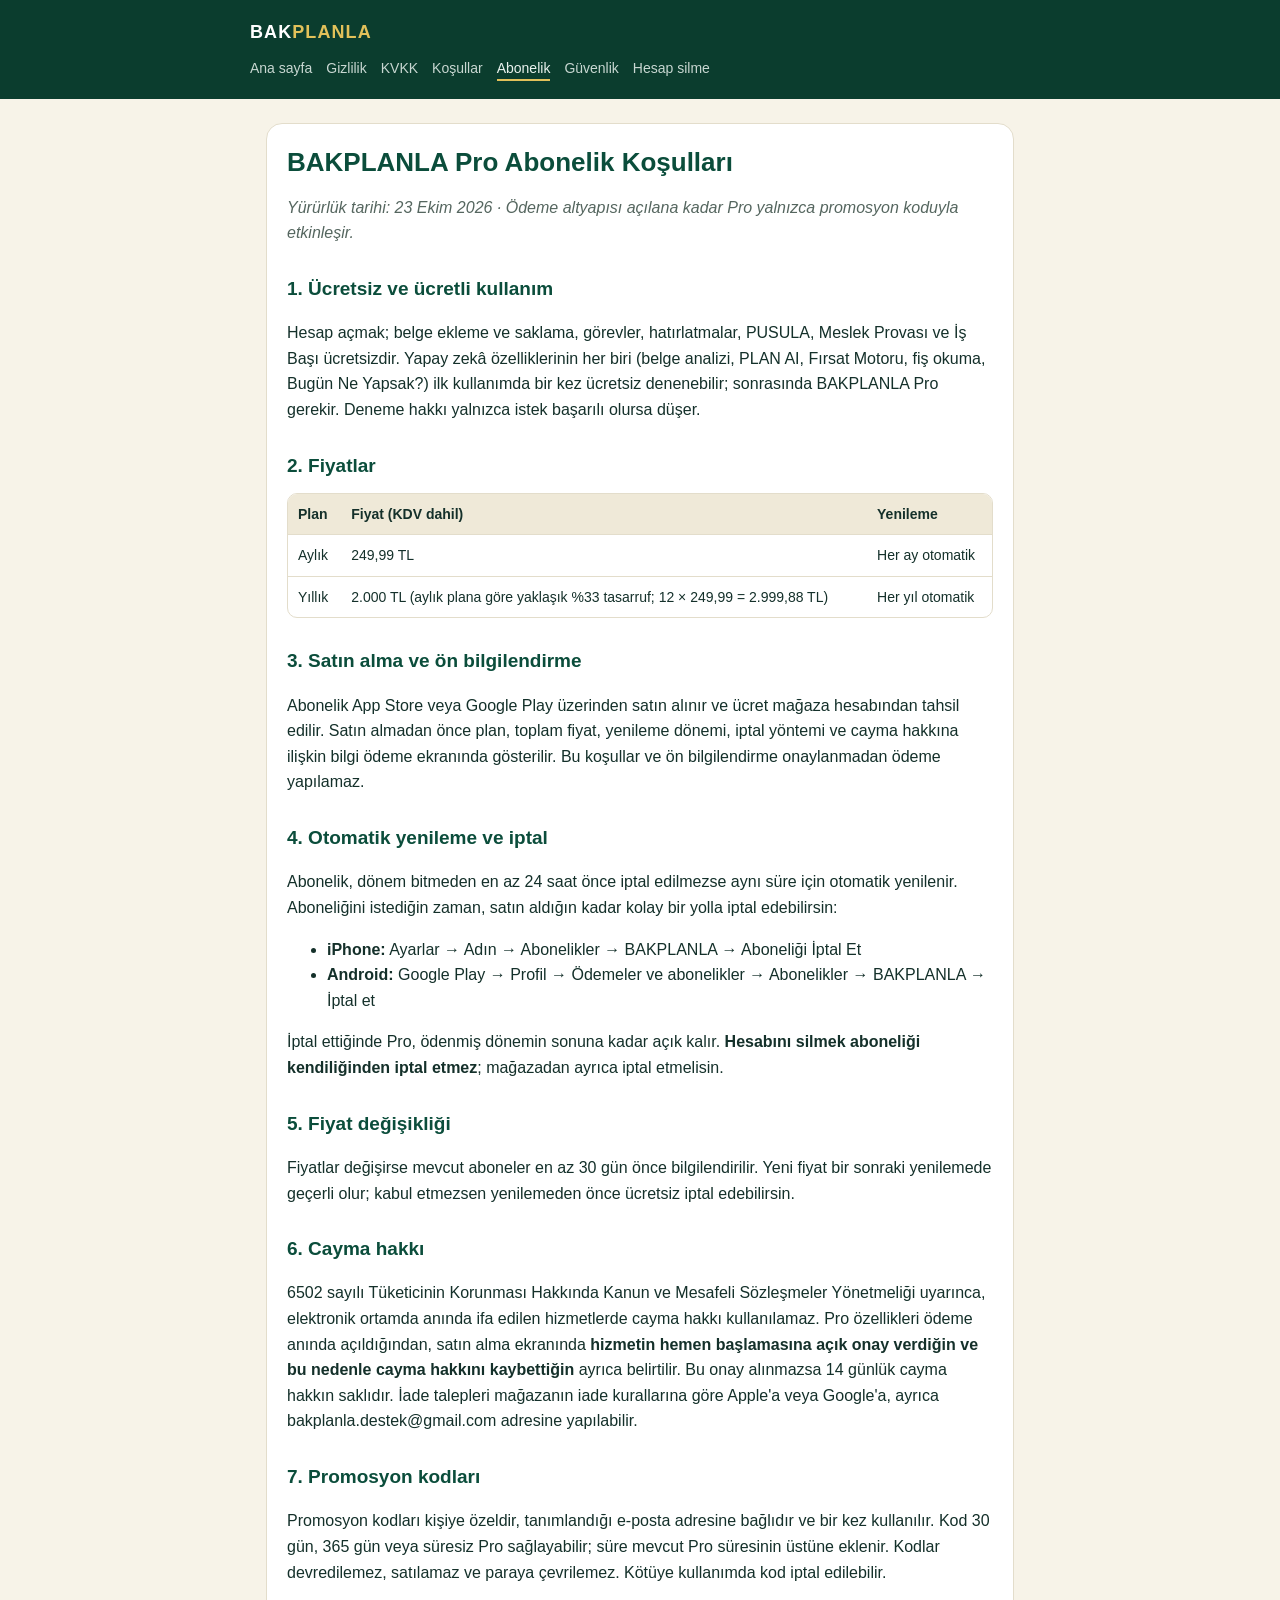
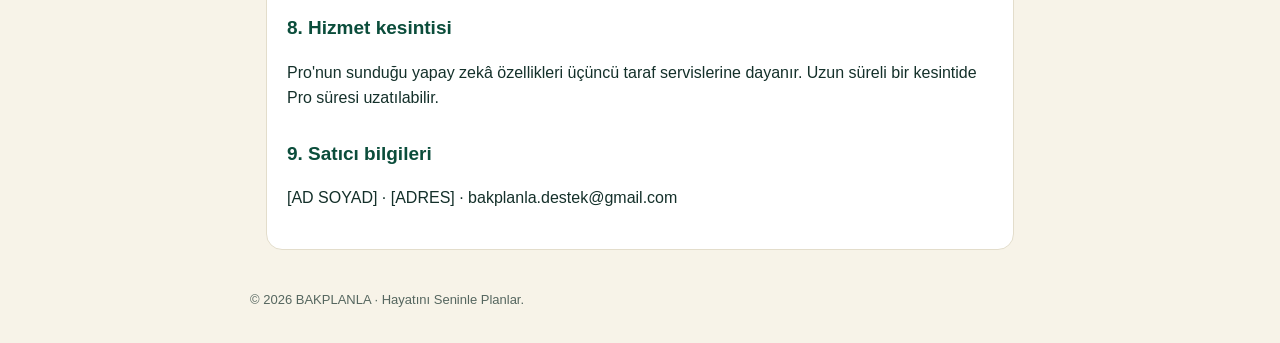
==== abonelik.html @ 98c3a087 "Add files via upload" ====
<!doctype html>
<html lang="tr">
<head>
<meta charset="utf-8">
<meta name="viewport" content="width=device-width, initial-scale=1">
<title>BAKPLANLA Pro Abonelik Koşulları · BAKPLANLA</title>
<meta name="description" content="BAKPLANLA — BAKPLANLA Pro Abonelik Koşulları">
<link rel="stylesheet" href="stil.css">
</head>
<body>
<header><div class="in"><a class="logo" href="index.html">BAK<span>PLANLA</span></a><nav><a href="index.html">Ana sayfa</a><a href="gizlilik.html">Gizlilik</a><a href="kvkk.html">KVKK</a><a href="kosullar.html">Koşullar</a><a href="abonelik.html" aria-current="page">Abonelik</a><a href="guvenlik.html">Güvenlik</a><a href="hesap-silme.html">Hesap silme</a></nav></div></header>
<main><article>
<h1>BAKPLANLA Pro Abonelik Koşulları</h1>
<p><em>Yürürlük tarihi: 23 Ekim 2026 · Ödeme altyapısı açılana kadar Pro yalnızca promosyon koduyla etkinleşir.</em></p>
<h2>1. Ücretsiz ve ücretli kullanım</h2>
<p>Hesap açmak; belge ekleme ve saklama, görevler, hatırlatmalar, PUSULA, Meslek Provası ve İş Başı ücretsizdir. Yapay zekâ özelliklerinin her biri (belge analizi, PLAN AI, Fırsat Motoru, fiş okuma, Bugün Ne Yapsak?) ilk kullanımda bir kez ücretsiz denenebilir; sonrasında BAKPLANLA Pro gerekir. Deneme hakkı yalnızca istek başarılı olursa düşer.</p>
<h2>2. Fiyatlar</h2>
<div class="tbl"><table>
<thead>
<tr>
  <th>Plan</th>
  <th>Fiyat (KDV dahil)</th>
  <th>Yenileme</th>
</tr>
</thead>
<tbody>
<tr>
  <td>Aylık</td>
  <td>249,99 TL</td>
  <td>Her ay otomatik</td>
</tr>
<tr>
  <td>Yıllık</td>
  <td>2.000 TL (aylık plana göre yaklaşık %33 tasarruf; 12 × 249,99 = 2.999,88 TL)</td>
  <td>Her yıl otomatik</td>
</tr>
</tbody>
</table></div>
<h2>3. Satın alma ve ön bilgilendirme</h2>
<p>Abonelik App Store veya Google Play üzerinden satın alınır ve ücret mağaza hesabından tahsil edilir. Satın almadan önce plan, toplam fiyat, yenileme dönemi, iptal yöntemi ve cayma hakkına ilişkin bilgi ödeme ekranında gösterilir. Bu koşullar ve ön bilgilendirme onaylanmadan ödeme yapılamaz.</p>
<h2>4. Otomatik yenileme ve iptal</h2>
<p>Abonelik, dönem bitmeden en az 24 saat önce iptal edilmezse aynı süre için otomatik yenilenir. Aboneliğini istediğin zaman, satın aldığın kadar kolay bir yolla iptal edebilirsin:</p>
<ul>
<li><strong>iPhone:</strong> Ayarlar → Adın → Abonelikler → BAKPLANLA → Aboneliği İptal Et</li>
<li><strong>Android:</strong> Google Play → Profil → Ödemeler ve abonelikler → Abonelikler → BAKPLANLA → İptal et</li>
</ul>
<p>İptal ettiğinde Pro, ödenmiş dönemin sonuna kadar açık kalır. <strong>Hesabını silmek aboneliği kendiliğinden iptal etmez</strong>; mağazadan ayrıca iptal etmelisin.</p>
<h2>5. Fiyat değişikliği</h2>
<p>Fiyatlar değişirse mevcut aboneler en az 30 gün önce bilgilendirilir. Yeni fiyat bir sonraki yenilemede geçerli olur; kabul etmezsen yenilemeden önce ücretsiz iptal edebilirsin.</p>
<h2>6. Cayma hakkı</h2>
<p>6502 sayılı Tüketicinin Korunması Hakkında Kanun ve Mesafeli Sözleşmeler Yönetmeliği uyarınca, elektronik ortamda anında ifa edilen hizmetlerde cayma hakkı kullanılamaz. Pro özellikleri ödeme anında açıldığından, satın alma ekranında <strong>hizmetin hemen başlamasına açık onay verdiğin ve bu nedenle cayma hakkını kaybettiğin</strong> ayrıca belirtilir. Bu onay alınmazsa 14 günlük cayma hakkın saklıdır. İade talepleri mağazanın iade kurallarına göre Apple'a veya Google'a, ayrıca <span data-k="eposta">bakplanla.destek@gmail.com</span> adresine yapılabilir.</p>
<h2>7. Promosyon kodları</h2>
<p>Promosyon kodları kişiye özeldir, tanımlandığı e-posta adresine bağlıdır ve bir kez kullanılır. Kod 30 gün, 365 gün veya süresiz Pro sağlayabilir; süre mevcut Pro süresinin üstüne eklenir. Kodlar devredilemez, satılamaz ve paraya çevrilemez. Kötüye kullanımda kod iptal edilebilir.</p>
<h2>8. Hizmet kesintisi</h2>
<p>Pro'nun sunduğu yapay zekâ özellikleri üçüncü taraf servislerine dayanır. Uzun süreli bir kesintide Pro süresi uzatılabilir.</p>
<h2>9. Satıcı bilgileri</h2>
<p><span data-k="sorumlu">[AD SOYAD]</span> · <span data-k="adres">[ADRES]</span> · <span data-k="eposta">bakplanla.destek@gmail.com</span></p>

</article></main>
<footer><div class="in">© 2026 BAKPLANLA · Hayatını Seninle Planlar.</div></footer>
<script src="ayarlar.js"></script>
<script src="doldur.js"></script>
</body>
</html>
---- stil.css ----
:root{--bg:#F7F3E8;--card:#FFFFFF;--ink:#14302A;--sub:#55665F;--brand:#0B4D3B;--gold:#C9A227;--line:#E3DDCB;--th:#EFE9D8}
@media (prefers-color-scheme:dark){:root:not([data-theme="light"]){--bg:#0E1A17;--card:#15241F;--ink:#E9EFE9;--sub:#A8B7B0;--brand:#7FD1B3;--gold:#E2C15A;--line:#26372F;--th:#1C2D27}}
:root[data-theme="dark"]{--bg:#0E1A17;--card:#15241F;--ink:#E9EFE9;--sub:#A8B7B0;--brand:#7FD1B3;--gold:#E2C15A;--line:#26372F;--th:#1C2D27}
*{box-sizing:border-box}html{-webkit-text-size-adjust:100%}
body{margin:0;background:var(--bg);color:var(--ink);font:16px/1.6 -apple-system,BlinkMacSystemFont,"Segoe UI",Roboto,"Noto Sans",Arial,sans-serif}
header{background:#0B3D2E;color:#fff;padding:18px 16px}
header .in,main,footer .in{max-width:780px;margin:0 auto}
header a.logo{color:#fff;text-decoration:none;font-weight:800;letter-spacing:.06em;font-size:18px}
header a.logo span{color:#E2C15A}
nav{display:flex;flex-wrap:wrap;gap:6px 14px;margin-top:10px}
nav a{color:#E9F2EE;font-size:14px;text-decoration:none;opacity:.85}
nav a[aria-current]{opacity:1;border-bottom:2px solid #E2C15A}
main{padding:24px 16px 40px}
article{background:var(--card);border:1px solid var(--line);border-radius:16px;padding:22px 20px}
h1{font-size:26px;line-height:1.25;margin:0 0 6px;color:var(--brand)}
h2{font-size:19px;margin:28px 0 8px;color:var(--brand)}
p,li{color:var(--ink)}em{color:var(--sub)}
a{color:var(--brand)}
.tbl{overflow-x:auto;margin:12px 0;border:1px solid var(--line);border-radius:10px}
table{border-collapse:collapse;width:100%;font-size:14px;min-width:520px}
th,td{text-align:left;vertical-align:top;padding:9px 10px;border-bottom:1px solid var(--line)}
th{background:var(--th)}tr:last-child td{border-bottom:0}
.btn{display:inline-block;background:#0B3D2E;color:#fff !important;text-decoration:none;font-weight:700;padding:12px 18px;border-radius:12px;border:2px solid #C9A227}
footer{color:var(--sub);font-size:13px;padding:0 16px 32px}
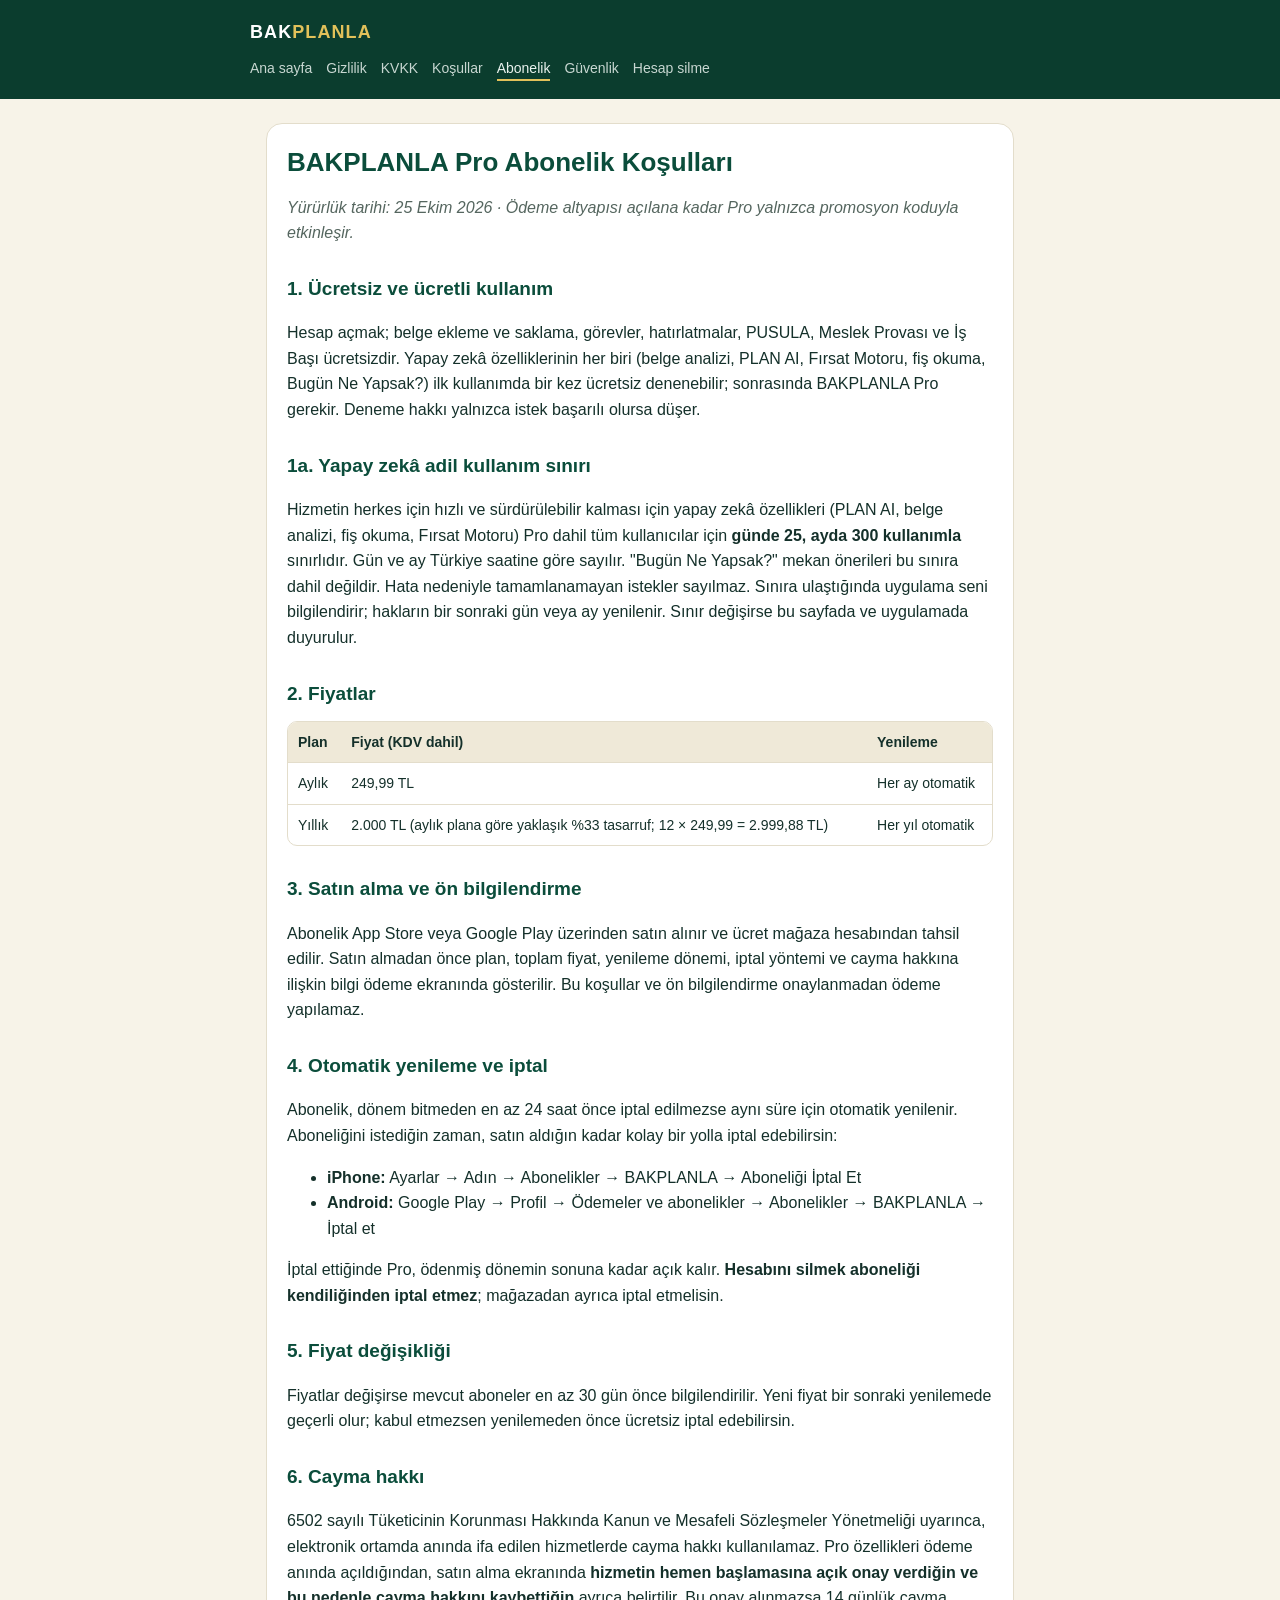
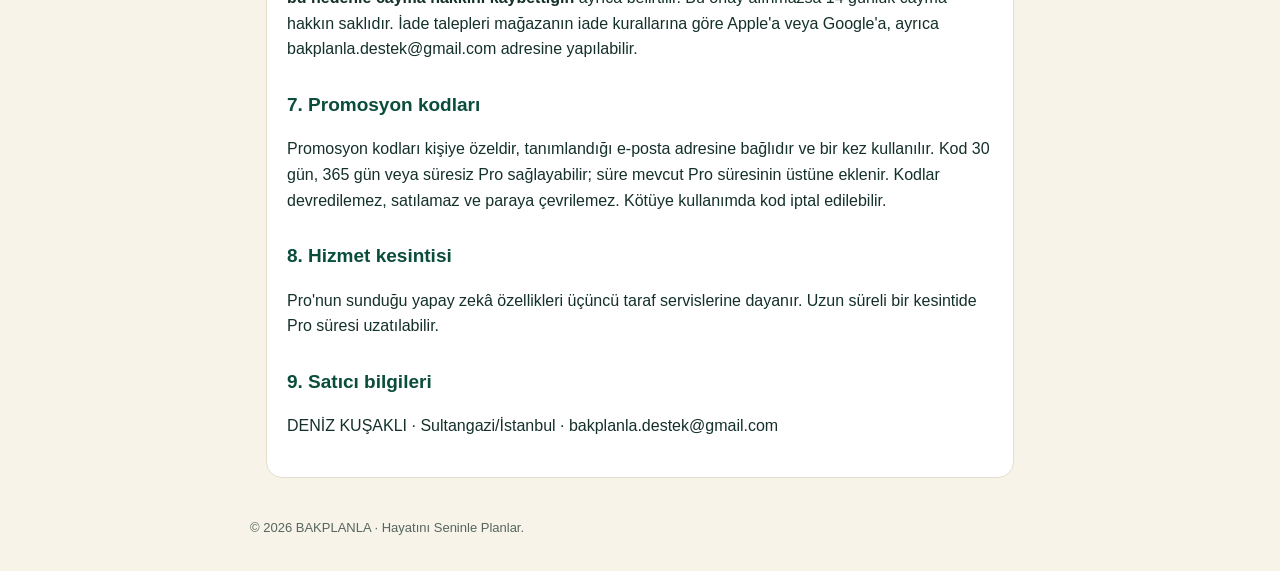
==== commit b4b7b985: "Site 25 Ekim guncellemesi: AI hatirlatici, Meslek Pasaportu, isletmeler, indirim, Isletmeni Tanit, A" ====
--- a/abonelik.html
+++ b/abonelik.html
@@ -11,9 +11,11 @@
 <header><div class="in"><a class="logo" href="index.html">BAK<span>PLANLA</span></a><nav><a href="index.html">Ana sayfa</a><a href="gizlilik.html">Gizlilik</a><a href="kvkk.html">KVKK</a><a href="kosullar.html">Koşullar</a><a href="abonelik.html" aria-current="page">Abonelik</a><a href="guvenlik.html">Güvenlik</a><a href="hesap-silme.html">Hesap silme</a></nav></div></header>
 <main><article>
 <h1>BAKPLANLA Pro Abonelik Koşulları</h1>
-<p><em>Yürürlük tarihi: 23 Ekim 2026 · Ödeme altyapısı açılana kadar Pro yalnızca promosyon koduyla etkinleşir.</em></p>
+<p><em>Yürürlük tarihi: 25 Ekim 2026 · Ödeme altyapısı açılana kadar Pro yalnızca promosyon koduyla etkinleşir.</em></p>
 <h2>1. Ücretsiz ve ücretli kullanım</h2>
 <p>Hesap açmak; belge ekleme ve saklama, görevler, hatırlatmalar, PUSULA, Meslek Provası ve İş Başı ücretsizdir. Yapay zekâ özelliklerinin her biri (belge analizi, PLAN AI, Fırsat Motoru, fiş okuma, Bugün Ne Yapsak?) ilk kullanımda bir kez ücretsiz denenebilir; sonrasında BAKPLANLA Pro gerekir. Deneme hakkı yalnızca istek başarılı olursa düşer.</p>
+<h2>1a. Yapay zekâ adil kullanım sınırı</h2>
+<p>Hizmetin herkes için hızlı ve sürdürülebilir kalması için yapay zekâ özellikleri (PLAN AI, belge analizi, fiş okuma, Fırsat Motoru) Pro dahil tüm kullanıcılar için <strong>günde 25, ayda 300 kullanımla</strong> sınırlıdır. Gün ve ay Türkiye saatine göre sayılır. &quot;Bugün Ne Yapsak?&quot; mekan önerileri bu sınıra dahil değildir. Hata nedeniyle tamamlanamayan istekler sayılmaz. Sınıra ulaştığında uygulama seni bilgilendirir; hakların bir sonraki gün veya ay yenilenir. Sınır değişirse bu sayfada ve uygulamada duyurulur.</p>
 <h2>2. Fiyatlar</h2>
 <div class="tbl"><table>
 <thead>
